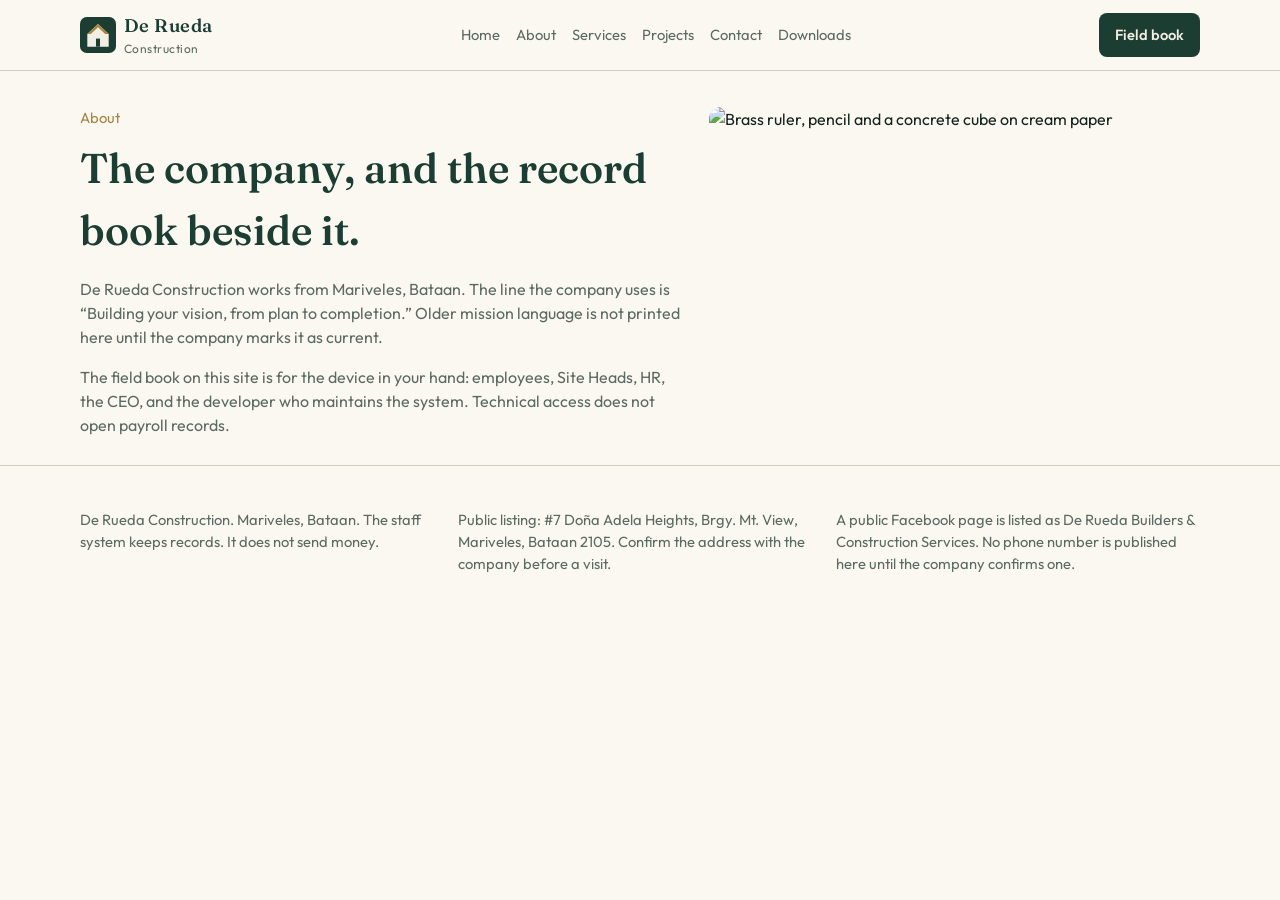
==== site/about.html @ 58d8f57c "Add De Rueda static site pages and styles" ====
<!DOCTYPE html>
<html lang="en">
<head>
  <meta charset="utf-8" />
  <meta name="viewport" content="width=device-width, initial-scale=1" />
  <title>About · De Rueda Construction</title>
  <meta name="description" content="De Rueda Construction, Mariveles, Bataan. Public site, field record book, and Android install." />
  <link rel="icon" href="favicon.svg" />
  <link rel="preconnect" href="https://fonts.googleapis.com" />
  <link rel="preconnect" href="https://fonts.gstatic.com" crossorigin />
  <link href="https://fonts.googleapis.com/css2?family=Fraunces:opsz,wght@9..144,500;9..144,600&family=Outfit:wght@400;500;600&display=swap" rel="stylesheet" />
  <link rel="stylesheet" href="styles.css" />
</head>
<body>

<header class="bar">
  <div class="wrap">
    <div class="bar-row">
      <a class="brand" href="index.html">
        <svg viewBox="0 0 32 32" width="36" height="36" aria-hidden="true"><rect width="32" height="32" rx="6" fill="#1c3d32"/><path fill="#f3eee4" d="M6.5 15.2 16 6.2l9.5 9v11.2h-19z"/><path fill="#a6843d" d="M16 6.2 25.5 15.2h-3.1L16 9.2l-6.4 6H6.5z"/><rect x="14.2" y="19.2" width="3.6" height="7.2" fill="#1c3d32"/></svg>
        <span><strong>De Rueda</strong><span>Construction</span></span>
      </a>
      <nav class="desk">
        <a href="index.html">Home</a>
        <a href="about.html">About</a>
        <a href="services.html">Services</a>
        <a href="projects.html">Projects</a>
        <a href="contact.html">Contact</a>
        <a href="downloads.html">Downloads</a>
      </nav>
      <a class="btn forest" href="field/index.html">Field book</a>
    </div>
    <nav class="mobile">
      <a href="index.html">Home</a>
      <a href="about.html">About</a>
      <a href="services.html">Services</a>
      <a href="projects.html">Projects</a>
      <a href="contact.html">Contact</a>
      <a href="downloads.html">Downloads</a>
      <a href="field/index.html">Field book</a>
    </nav>
  </div>
</header>

<main class="wrap page split">
  <div>
    <p class="kicker">About</p>
    <h1>The company, and the record book beside it.</h1>
    <p class="muted">De Rueda Construction works from Mariveles, Bataan. The line the company uses is “Building your vision, from plan to completion.” Older mission language is not printed here until the company marks it as current.</p>
    <p class="muted">The field book on this site is for the device in your hand: employees, Site Heads, HR, the CEO, and the developer who maintains the system. Technical access does not open payroll records.</p>
  </div>
  <img src="images/materials.jpg" alt="Brass ruler, pencil and a concrete cube on cream paper" style="border-radius:12px;width:100%;object-fit:cover" />
</main>

<footer>
  <div class="wrap foot">
    <p>De Rueda Construction. Mariveles, Bataan. The staff system keeps records. It does not send money.</p>
    <p>Public listing: #7 Doña Adela Heights, Brgy. Mt. View, Mariveles, Bataan 2105. Confirm the address with the company before a visit.</p>
    <p>A public Facebook page is listed as De Rueda Builders & Construction Services. No phone number is published here until the company confirms one.</p>
  </div>
</footer>
</body></html>
---- site/styles.css ----
:root {
  --ink: #14241c;
  --forest: #1c3d32;
  --canopy: #2d5a48;
  --brass: #a6843d;
  --brass-bright: #d4b36a;
  --cream: #f3eee4;
  --paper: #fbf8f2;
  --sand: #e6dccb;
  --line: #d5cbbd;
  --muted: #5c6b62;
  --danger: #8d3b32;
}
* { box-sizing: border-box; }
html { scroll-behavior: smooth; }
body { margin: 0; background: var(--paper); color: var(--ink); font-family: Outfit, "Segoe UI", sans-serif; line-height: 1.5; }
a { color: inherit; }
img { max-width: 100%; display: block; }
.wrap { width: min(1120px, calc(100% - 32px)); margin: 0 auto; }
header.bar { border-bottom: 1px solid var(--line); background: var(--paper); position: sticky; top: 0; z-index: 5; }
.bar-row { display: flex; align-items: center; justify-content: space-between; gap: 12px; padding: 12px 0; }
.brand { display: flex; align-items: center; gap: 8px; text-decoration: none; }
.brand strong { display: block; font-family: Fraunces, Georgia, serif; font-size: 1.15rem; color: var(--forest); font-weight: 560; }
.brand span { display: block; font-size: 0.75rem; letter-spacing: 0.04em; color: var(--muted); }
nav.desk { display: flex; gap: 16px; }
nav.desk a, nav.mobile a { color: var(--muted); text-decoration: none; font-size: 0.92rem; }
nav.desk a:hover, nav.mobile a:hover { color: var(--forest); }
nav.mobile { display: none; gap: 14px; overflow-x: auto; padding-bottom: 12px; }
nav.mobile a { white-space: nowrap; }
.btn { display: inline-flex; align-items: center; justify-content: center; min-height: 44px; padding: 0 16px; border-radius: 8px; text-decoration: none; font-size: 0.92rem; font-weight: 560; }
.btn.forest { background: var(--forest); color: var(--cream); }
.btn.brass { background: var(--brass); color: var(--ink); }
.btn.ghost { border: 1px solid var(--line); background: transparent; }
h1, h2 { font-family: Fraunces, Georgia, serif; font-weight: 560; color: var(--forest); }
.kicker { color: var(--brass); font-size: 0.92rem; margin: 0; }
.muted { color: var(--muted); }
.hero { display: grid; gap: 28px; align-items: center; padding: 40px 0 28px; }
.hero h1 { font-size: clamp(2.2rem, 5vw, 3.4rem); line-height: 1.05; margin: 8px 0 0; }
.hero p.lead { font-size: 1.15rem; max-width: 40rem; }
.actions { display: flex; flex-wrap: wrap; gap: 12px; margin-top: 22px; }
figure { margin: 0; }
figure img { width: 100%; aspect-ratio: 16/9; object-fit: cover; border-radius: 12px; }
figcaption { margin-top: 8px; font-size: 0.75rem; color: var(--muted); }
.band { background: var(--cream); border-block: 1px solid var(--line); }
.cards { display: grid; gap: 22px; padding: 28px 0; }
.cards h2 { margin: 0; font-size: 1.6rem; }
main { padding-bottom: 28px; }
.page { padding: 36px 0 12px; }
.page h1 { font-size: clamp(2rem, 4vw, 2.6rem); margin: 8px 0 0; }
.split { display: grid; gap: 28px; }
.service-grid, .three { display: grid; gap: 14px; }
article.card, .panel { border: 1px solid var(--line); background: var(--cream); border-radius: 12px; padding: 16px; }
article.card h2 { margin: 0; font-size: 1.5rem; }
.empty { border: 1px dashed var(--line); border-radius: 12px; padding: 36px 16px; text-align: center; color: var(--muted); }
form { display: grid; gap: 14px; margin-top: 18px; }
label { display: grid; gap: 4px; font-size: 0.92rem; font-weight: 560; }
input, select, textarea { font: inherit; min-height: 44px; border: 1px solid var(--line); border-radius: 8px; padding: 8px 12px; background: var(--paper); color: var(--ink); width: 100%; }
textarea { min-height: 120px; }
.check { display: flex; gap: 8px; align-items: flex-start; font-weight: 450; }
.check input { width: auto; margin-top: 4px; }
button.btn { border: 0; cursor: pointer; }
.note { background: var(--cream); border-radius: 12px; padding: 14px; }
ol.steps { color: var(--muted); padding-left: 1.2rem; }
footer { border-top: 1px solid var(--line); }
.foot { display: grid; gap: 14px; padding: 28px 0 40px; color: var(--muted); font-size: 0.92rem; }
.sha { font-family: ui-monospace, monospace; font-size: 0.72rem; word-break: break-all; color: var(--muted); }
@media (min-width: 800px) {
  .hero, .split { grid-template-columns: 1.1fr 0.9fr; }
  .cards, .service-grid, .three, .foot { grid-template-columns: repeat(3, 1fr); }
  nav.mobile { display: none; }
}
@media (max-width: 799px) {
  nav.desk { display: none; }
  nav.mobile { display: flex; }
}
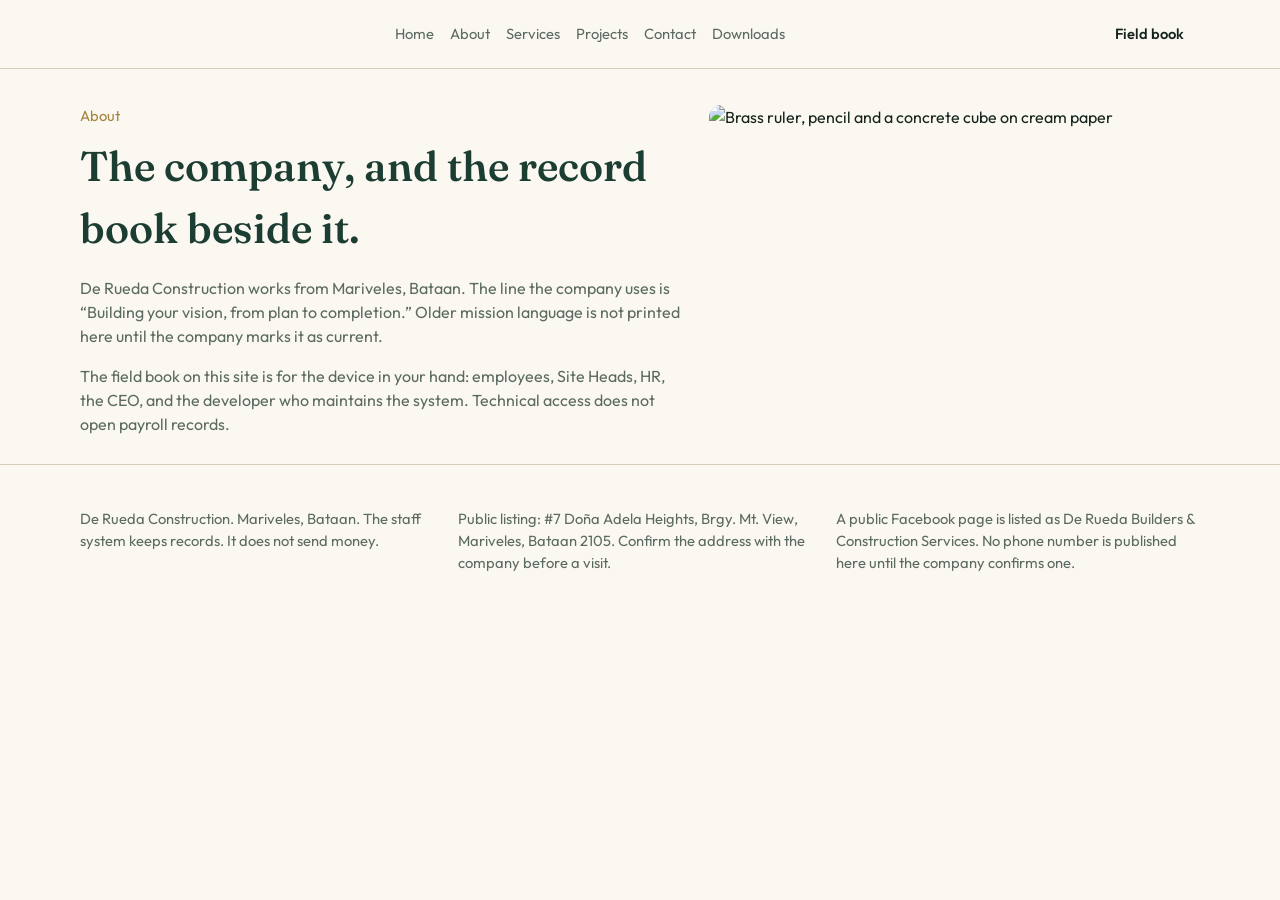
==== commit 77186a30: "Refresh the public landing page" ====
--- a/site/about.html
+++ b/site/about.html
@@ -3,6 +3,7 @@
 <head>
   <meta charset="utf-8" />
   <meta name="viewport" content="width=device-width, initial-scale=1" />
+  <meta name="theme-color" content="#07111c" />
   <title>About · De Rueda Construction</title>
   <meta name="description" content="De Rueda Construction, Mariveles, Bataan. Public site, field record book, and Android install." />
   <link rel="icon" href="favicon.svg" />
@@ -16,9 +17,8 @@
 <header class="bar">
   <div class="wrap">
     <div class="bar-row">
-      <a class="brand" href="index.html">
-        <svg viewBox="0 0 32 32" width="36" height="36" aria-hidden="true"><rect width="32" height="32" rx="6" fill="#1c3d32"/><path fill="#f3eee4" d="M6.5 15.2 16 6.2l9.5 9v11.2h-19z"/><path fill="#a6843d" d="M16 6.2 25.5 15.2h-3.1L16 9.2l-6.4 6H6.5z"/><rect x="14.2" y="19.2" width="3.6" height="7.2" fill="#1c3d32"/></svg>
-        <span><strong>De Rueda</strong><span>Construction</span></span>
+      <a class="brand" href="index.html" aria-label="De Rueda Construction">
+        <span class="logo"></span>
       </a>
       <nav class="desk">
         <a href="index.html">Home</a>
@@ -28,7 +28,7 @@
         <a href="contact.html">Contact</a>
         <a href="downloads.html">Downloads</a>
       </nav>
-      <a class="btn forest" href="field/index.html">Field book</a>
+      <a class="btn gloss" href="field/index.html">Field book</a>
     </div>
     <nav class="mobile">
       <a href="index.html">Home</a>
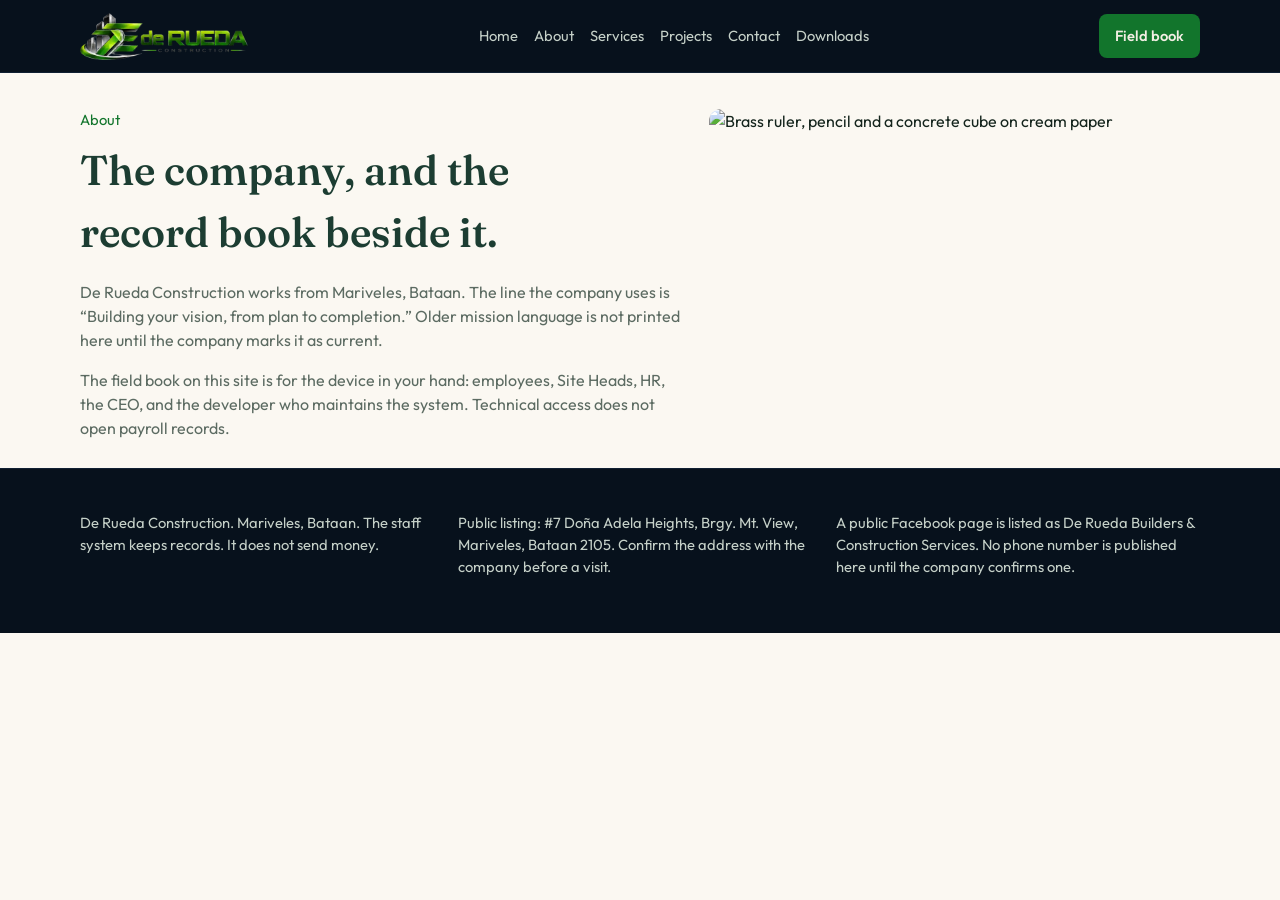
==== commit 42656452: "Add glossy logo and landing pages" ====
--- a/site/about.html
+++ b/site/about.html
@@ -59,4 +59,12 @@
     <p>A public Facebook page is listed as De Rueda Builders & Construction Services. No phone number is published here until the company confirms one.</p>
   </div>
 </footer>
+<script>
+Promise.all(["00","01","02","03"].map(function(n){return fetch("logo/"+n).then(function(r){return r.ok?r.text():""})})).then(function(parts){
+  var t=parts.join("").replace(/\s/g,"");
+  if(!t) return;
+  var u='url("data:image/webp;base64,'+t+'")';
+  document.querySelectorAll(".logo").forEach(function(el){el.style.backgroundImage=u});
+}).catch(function(){});
+</script>
 </body></html>
--- a/site/styles.css
+++ b/site/styles.css
@@ -4,13 +4,17 @@
   --forest: #1c3d32;
   --canopy: #2d5a48;
   --brass: #a6843d;
-  --brass-bright: #d4b36a;
   --cream: #f3eee4;
   --paper: #fbf8f2;
   --sand: #e6dccb;
   --line: #d5cbbd;
   --muted: #5c6b62;
   --danger: #8d3b32;
+  --night: #07111c;
+  --night-raise: #102033;
+  --gloss: #12752c;
+  --gloss-bright: #3dcc4a;
+  --mist: #c5d0c8;
 }
 * { box-sizing: border-box; }
 html { scroll-behavior: smooth; }
@@ -18,39 +22,62 @@
 a { color: inherit; }
 img { max-width: 100%; display: block; }
 .wrap { width: min(1120px, calc(100% - 32px)); margin: 0 auto; }
-header.bar { border-bottom: 1px solid var(--line); background: var(--paper); position: sticky; top: 0; z-index: 5; }
+header.bar { border-bottom: 1px solid var(--night-raise); background: var(--night); color: var(--cream); position: sticky; top: 0; z-index: 5; }
 .bar-row { display: flex; align-items: center; justify-content: space-between; gap: 12px; padding: 12px 0; }
-.brand { display: flex; align-items: center; gap: 8px; text-decoration: none; }
-.brand strong { display: block; font-family: Fraunces, Georgia, serif; font-size: 1.15rem; color: var(--forest); font-weight: 560; }
-.brand span { display: block; font-size: 0.75rem; letter-spacing: 0.04em; color: var(--muted); }
+.brand { display: flex; align-items: center; text-decoration: none; }
+.brand img, .float img { height: 44px; width: auto; }
+
+.logo {
+  display: block;
+  width: 168px;
+  height: 48px;
+  background-repeat: no-repeat;
+  background-position: left center;
+  background-size: contain;
+}
+
 nav.desk { display: flex; gap: 16px; }
-nav.desk a, nav.mobile a { color: var(--muted); text-decoration: none; font-size: 0.92rem; }
-nav.desk a:hover, nav.mobile a:hover { color: var(--forest); }
+nav.desk a, nav.mobile a { color: var(--mist); text-decoration: none; font-size: 0.92rem; }
+nav.desk a:hover, nav.mobile a:hover { color: var(--cream); }
 nav.mobile { display: none; gap: 14px; overflow-x: auto; padding-bottom: 12px; }
 nav.mobile a { white-space: nowrap; }
 .btn { display: inline-flex; align-items: center; justify-content: center; min-height: 44px; padding: 0 16px; border-radius: 8px; text-decoration: none; font-size: 0.92rem; font-weight: 560; }
-.btn.forest { background: var(--forest); color: var(--cream); }
-.btn.brass { background: var(--brass); color: var(--ink); }
-.btn.ghost { border: 1px solid var(--line); background: transparent; }
-h1, h2 { font-family: Fraunces, Georgia, serif; font-weight: 560; color: var(--forest); }
-.kicker { color: var(--brass); font-size: 0.92rem; margin: 0; }
+.btn.gloss, .btn.forest { background: var(--gloss); color: var(--cream); }
+.btn.ghost { border: 1px solid color-mix(in srgb, var(--mist) 45%, transparent); background: transparent; color: var(--cream); }
+.btn.text { background: transparent; color: var(--mist); }
+h1, h2, h3 { font-family: Fraunces, Georgia, serif; font-weight: 560; color: var(--forest); text-wrap: balance; }
+.kicker { color: var(--gloss); font-size: 0.92rem; margin: 0; }
 .muted { color: var(--muted); }
-.hero { display: grid; gap: 28px; align-items: center; padding: 40px 0 28px; }
-.hero h1 { font-size: clamp(2.2rem, 5vw, 3.4rem); line-height: 1.05; margin: 8px 0 0; }
-.hero p.lead { font-size: 1.15rem; max-width: 40rem; }
+.hero { background: var(--night); color: var(--cream); }
+.hero-grid { display: grid; gap: 32px; align-items: center; padding: 48px 0; }
+.hero h1 { color: var(--cream); font-size: clamp(2.2rem, 5vw, 3.4rem); line-height: 1.08; margin: 8px 0 0; }
+.hero .kicker { color: var(--gloss-bright); font-weight: 560; }
+.hero p.lead { font-size: 1.12rem; max-width: 40rem; color: var(--mist); text-wrap: pretty; }
 .actions { display: flex; flex-wrap: wrap; gap: 12px; margin-top: 22px; }
 figure { margin: 0; }
-figure img { width: 100%; aspect-ratio: 16/9; object-fit: cover; border-radius: 12px; }
-figcaption { margin-top: 8px; font-size: 0.75rem; color: var(--muted); }
-.band { background: var(--cream); border-block: 1px solid var(--line); }
-.cards { display: grid; gap: 22px; padding: 28px 0; }
-.cards h2 { margin: 0; font-size: 1.6rem; }
-main { padding-bottom: 28px; }
+.shot { position: relative; }
+.shot img.photo { width: 100%; height: 24rem; object-fit: cover; border-radius: 12px; }
+.float { position: absolute; left: 16px; right: 16px; bottom: 16px; background: var(--night); border-radius: 12px; padding: 16px; }
+.float img { height: 36px; width: auto; }
+.float p { margin: 12px 0 0; }
+.float .sub { margin-top: 4px; color: var(--mist); font-size: 0.92rem; }
+figcaption { margin-top: 8px; font-size: 0.75rem; color: var(--mist); }
+.home-grid { display: grid; gap: 28px; padding: 40px 0; }
+.points { display: grid; gap: 14px; list-style: none; padding: 0; margin: 18px 0 0; }
+.points li, .roles, article.card, .panel { border: 1px solid var(--line); background: var(--cream); border-radius: 12px; padding: 16px; }
+.points h3 { margin: 10px 0 0; font-size: 1.25rem; }
+.points p, .roles p { margin: 4px 0 0; }
+.mark { width: 20px; height: 20px; color: var(--gloss); }
+.roles h2, .home-grid h2 { margin: 0; font-size: 1.8rem; }
+.roles ul { list-style: none; padding: 0; margin: 16px 0 0; display: grid; gap: 14px; }
+.roles strong { color: var(--forest); }
+.close { display: grid; gap: 24px; align-items: center; padding: 8px 0 36px; border-top: 1px solid var(--line); }
+.close img { width: 100%; height: 18rem; object-fit: cover; border-radius: 12px; }
+main { padding-bottom: 8px; }
 .page { padding: 36px 0 12px; }
 .page h1 { font-size: clamp(2rem, 4vw, 2.6rem); margin: 8px 0 0; }
 .split { display: grid; gap: 28px; }
 .service-grid, .three { display: grid; gap: 14px; }
-article.card, .panel { border: 1px solid var(--line); background: var(--cream); border-radius: 12px; padding: 16px; }
 article.card h2 { margin: 0; font-size: 1.5rem; }
 .empty { border: 1px dashed var(--line); border-radius: 12px; padding: 36px 16px; text-align: center; color: var(--muted); }
 form { display: grid; gap: 14px; margin-top: 18px; }
@@ -62,15 +89,21 @@
 button.btn { border: 0; cursor: pointer; }
 .note { background: var(--cream); border-radius: 12px; padding: 14px; }
 ol.steps { color: var(--muted); padding-left: 1.2rem; }
-footer { border-top: 1px solid var(--line); }
-.foot { display: grid; gap: 14px; padding: 28px 0 40px; color: var(--muted); font-size: 0.92rem; }
+footer { border-top: 1px solid var(--night-raise); background: var(--night); color: var(--mist); }
+.foot { display: grid; gap: 14px; padding: 28px 0 40px; font-size: 0.92rem; }
 .sha { font-family: ui-monospace, monospace; font-size: 0.72rem; word-break: break-all; color: var(--muted); }
 @media (min-width: 800px) {
-  .hero, .split { grid-template-columns: 1.1fr 0.9fr; }
-  .cards, .service-grid, .three, .foot { grid-template-columns: repeat(3, 1fr); }
+  .hero-grid, .split, .close { grid-template-columns: 1.1fr 0.9fr; }
+  .home-grid { grid-template-columns: 1.4fr 0.8fr; }
+  .points { grid-template-columns: 1fr 1fr; }
+  .service-grid, .three, .foot { grid-template-columns: repeat(3, 1fr); }
   nav.mobile { display: none; }
 }
 @media (max-width: 799px) {
   nav.desk { display: none; }
   nav.mobile { display: flex; }
+  .shot img.photo { height: 20rem; }
 }
+@media (prefers-reduced-motion: reduce) {
+  html { scroll-behavior: auto; }
+}
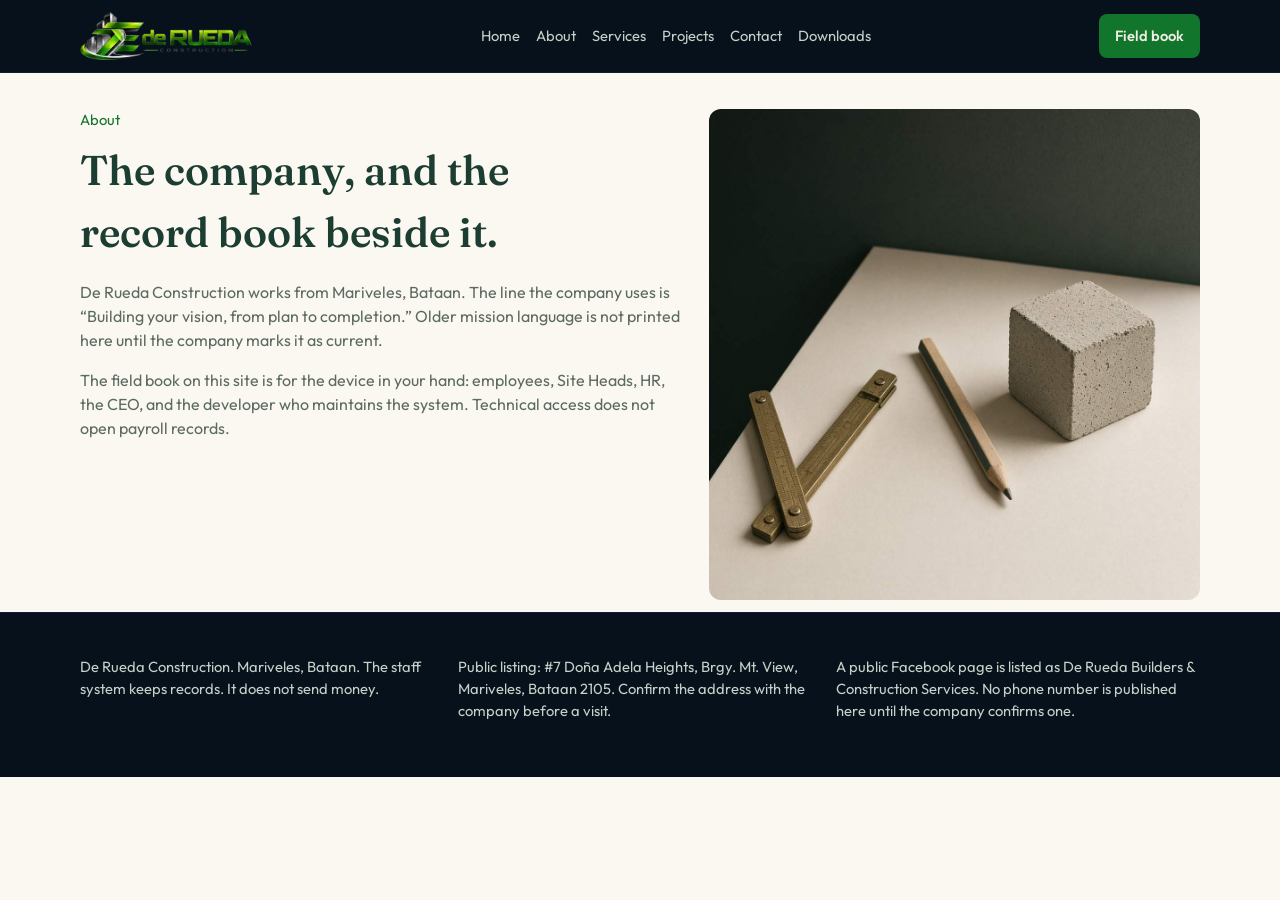
==== commit b6d8b3b9: "Publish the finished site with photos, logo and both APKs. The public pages now use the real dusk ph" ====
--- a/site/about.html
+++ b/site/about.html
@@ -18,7 +18,7 @@
   <div class="wrap">
     <div class="bar-row">
       <a class="brand" href="index.html" aria-label="De Rueda Construction">
-        <span class="logo"></span>
+        <img class="logo" src="brand/logo.webp" alt="De Rueda Construction" />
       </a>
       <nav class="desk">
         <a href="index.html">Home</a>
@@ -59,12 +59,5 @@
     <p>A public Facebook page is listed as De Rueda Builders & Construction Services. No phone number is published here until the company confirms one.</p>
   </div>
 </footer>
-<script>
-Promise.all(["00","01","02","03"].map(function(n){return fetch("logo/"+n).then(function(r){return r.ok?r.text():""})})).then(function(parts){
-  var t=parts.join("").replace(/\s/g,"");
-  if(!t) return;
-  var u='url("data:image/webp;base64,'+t+'")';
-  document.querySelectorAll(".logo").forEach(function(el){el.style.backgroundImage=u});
-}).catch(function(){});
-</script>
+
 </body></html>
--- a/site/styles.css
+++ b/site/styles.css
@@ -27,14 +27,14 @@
 .brand { display: flex; align-items: center; text-decoration: none; }
 .brand img, .float img { height: 44px; width: auto; }
 
-.logo {
+img.logo {
   display: block;
-  width: 168px;
+  width: auto;
   height: 48px;
-  background-repeat: no-repeat;
-  background-position: left center;
-  background-size: contain;
+  max-width: 190px;
+  object-fit: contain;
 }
+.float img.logo { height: 36px; }
 
 nav.desk { display: flex; gap: 16px; }
 nav.desk a, nav.mobile a { color: var(--mist); text-decoration: none; font-size: 0.92rem; }
